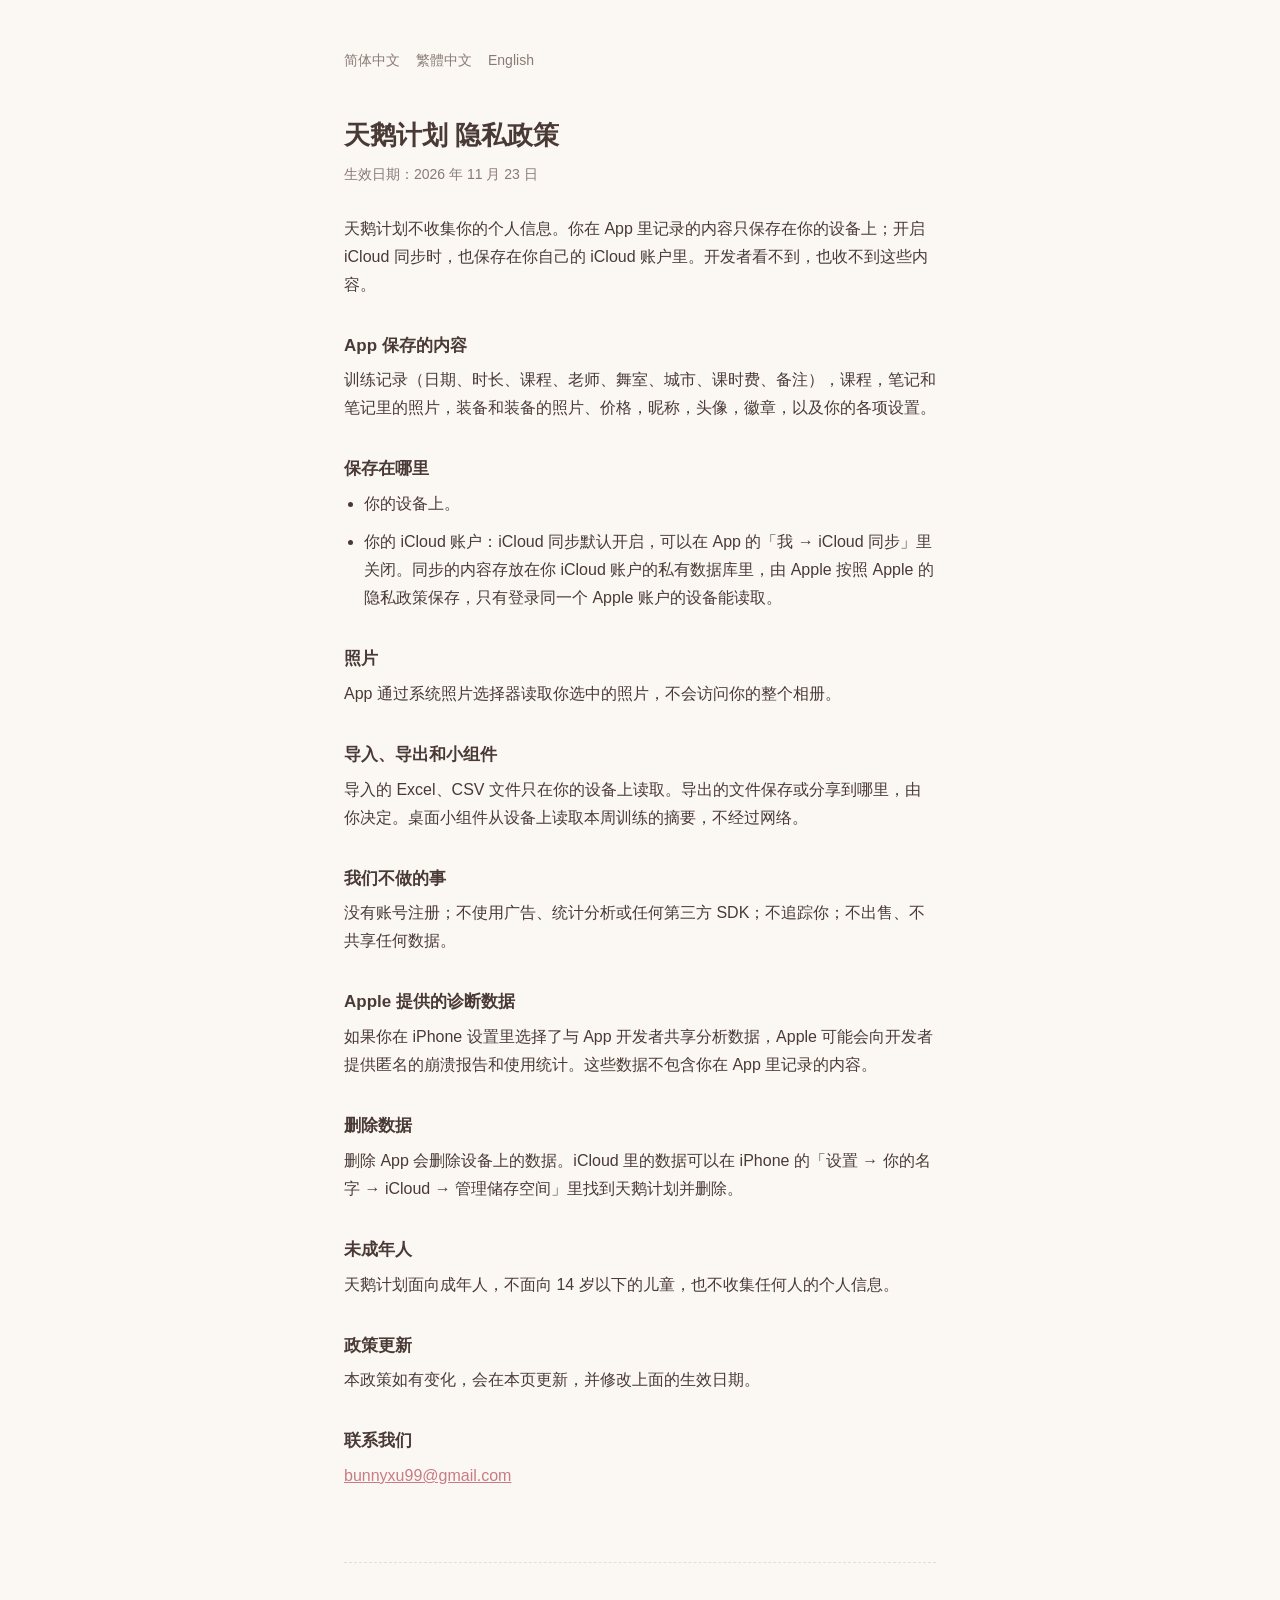
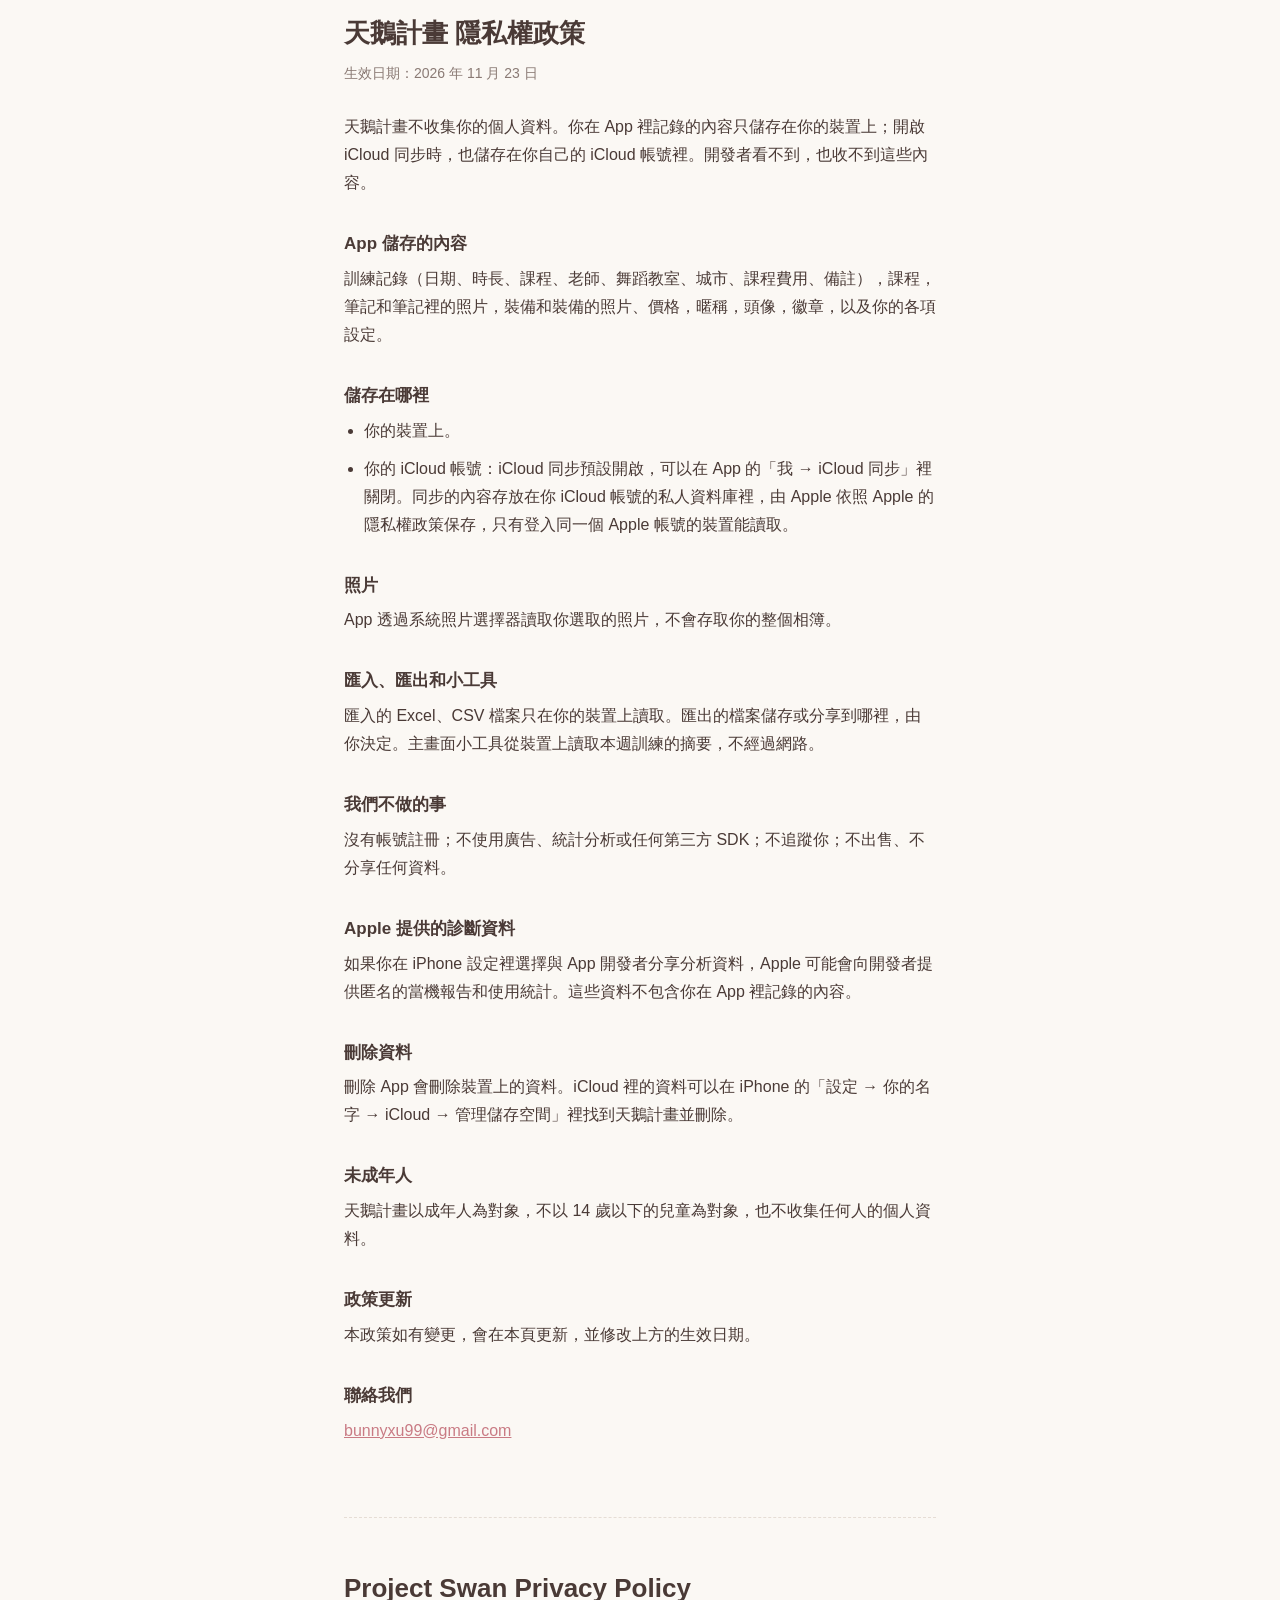
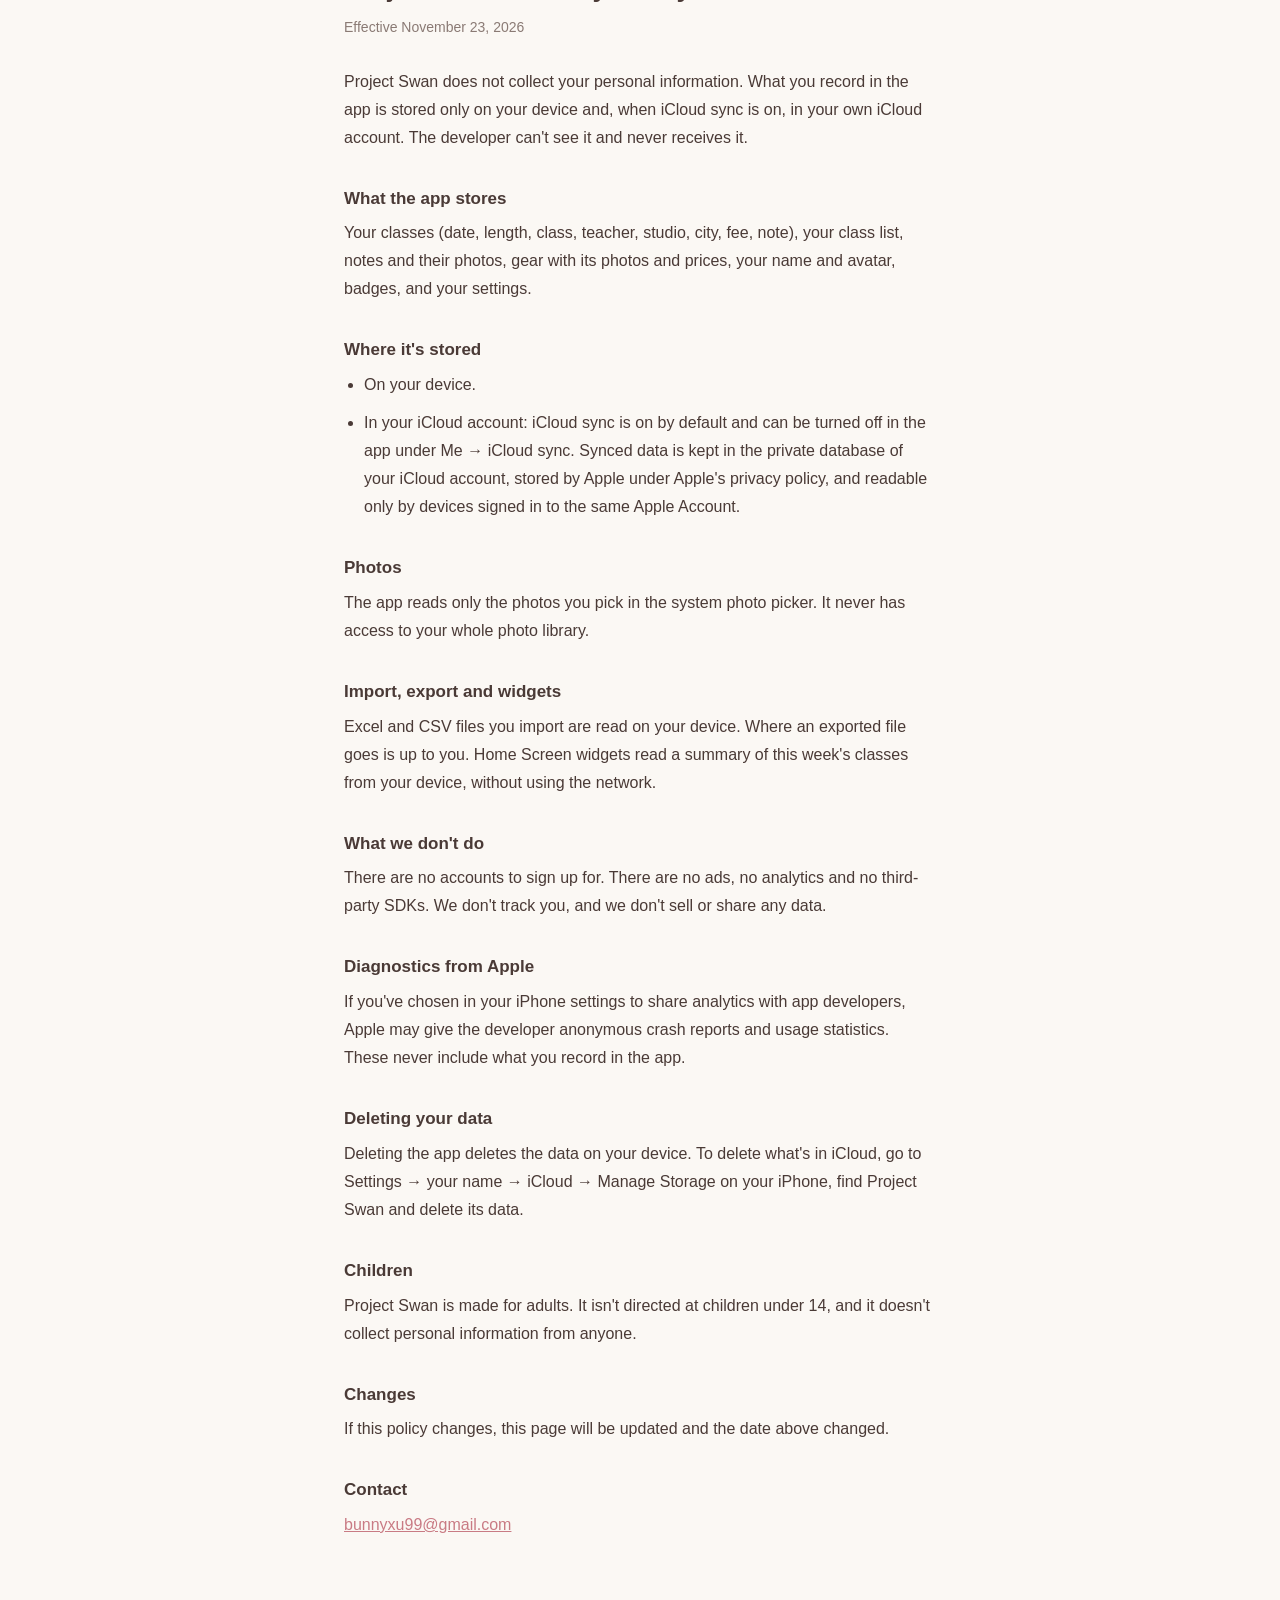
==== privacy.html @ 58340e76 "Support page and privacy policy for 天鹅计划 / Project Swan" ====
<!doctype html>
<html lang="zh-Hans">
<head>
<meta charset="utf-8">
<meta name="viewport" content="width=device-width, initial-scale=1">
<title>天鹅计划 隐私政策 · Project Swan Privacy Policy</title>
<link rel="stylesheet" href="style.css">
</head>
<body>
<main>
<nav class="lang"><a href="#zh-hans">简体中文</a><a href="#zh-hant">繁體中文</a><a href="#en">English</a></nav>

<section id="zh-hans" lang="zh-Hans">
<h1>天鹅计划 隐私政策</h1>
<p class="meta">生效日期：2026 年 11 月 23 日</p>

<p>天鹅计划不收集你的个人信息。你在 App 里记录的内容只保存在你的设备上；开启 iCloud 同步时，也保存在你自己的 iCloud 账户里。开发者看不到，也收不到这些内容。</p>

<h2>App 保存的内容</h2>
<p>训练记录（日期、时长、课程、老师、舞室、城市、课时费、备注），课程，笔记和笔记里的照片，装备和装备的照片、价格，昵称，头像，徽章，以及你的各项设置。</p>

<h2>保存在哪里</h2>
<ul>
<li>你的设备上。</li>
<li>你的 iCloud 账户：iCloud 同步默认开启，可以在 App 的「我 → iCloud 同步」里关闭。同步的内容存放在你 iCloud 账户的私有数据库里，由 Apple 按照 Apple 的隐私政策保存，只有登录同一个 Apple 账户的设备能读取。</li>
</ul>

<h2>照片</h2>
<p>App 通过系统照片选择器读取你选中的照片，不会访问你的整个相册。</p>

<h2>导入、导出和小组件</h2>
<p>导入的 Excel、CSV 文件只在你的设备上读取。导出的文件保存或分享到哪里，由你决定。桌面小组件从设备上读取本周训练的摘要，不经过网络。</p>

<h2>我们不做的事</h2>
<p>没有账号注册；不使用广告、统计分析或任何第三方 SDK；不追踪你；不出售、不共享任何数据。</p>

<h2>Apple 提供的诊断数据</h2>
<p>如果你在 iPhone 设置里选择了与 App 开发者共享分析数据，Apple 可能会向开发者提供匿名的崩溃报告和使用统计。这些数据不包含你在 App 里记录的内容。</p>

<h2>删除数据</h2>
<p>删除 App 会删除设备上的数据。iCloud 里的数据可以在 iPhone 的「设置 → 你的名字 → iCloud → 管理储存空间」里找到天鹅计划并删除。</p>

<h2>未成年人</h2>
<p>天鹅计划面向成年人，不面向 14 岁以下的儿童，也不收集任何人的个人信息。</p>

<h2>政策更新</h2>
<p>本政策如有变化，会在本页更新，并修改上面的生效日期。</p>

<h2>联系我们</h2>
<p><a href="mailto:bunnyxu99@gmail.com">bunnyxu99@gmail.com</a></p>
</section>

<section id="zh-hant" lang="zh-Hant">
<h1>天鵝計畫 隱私權政策</h1>
<p class="meta">生效日期：2026 年 11 月 23 日</p>

<p>天鵝計畫不收集你的個人資料。你在 App 裡記錄的內容只儲存在你的裝置上；開啟 iCloud 同步時，也儲存在你自己的 iCloud 帳號裡。開發者看不到，也收不到這些內容。</p>

<h2>App 儲存的內容</h2>
<p>訓練記錄（日期、時長、課程、老師、舞蹈教室、城市、課程費用、備註），課程，筆記和筆記裡的照片，裝備和裝備的照片、價格，暱稱，頭像，徽章，以及你的各項設定。</p>

<h2>儲存在哪裡</h2>
<ul>
<li>你的裝置上。</li>
<li>你的 iCloud 帳號：iCloud 同步預設開啟，可以在 App 的「我 → iCloud 同步」裡關閉。同步的內容存放在你 iCloud 帳號的私人資料庫裡，由 Apple 依照 Apple 的隱私權政策保存，只有登入同一個 Apple 帳號的裝置能讀取。</li>
</ul>

<h2>照片</h2>
<p>App 透過系統照片選擇器讀取你選取的照片，不會存取你的整個相簿。</p>

<h2>匯入、匯出和小工具</h2>
<p>匯入的 Excel、CSV 檔案只在你的裝置上讀取。匯出的檔案儲存或分享到哪裡，由你決定。主畫面小工具從裝置上讀取本週訓練的摘要，不經過網路。</p>

<h2>我們不做的事</h2>
<p>沒有帳號註冊；不使用廣告、統計分析或任何第三方 SDK；不追蹤你；不出售、不分享任何資料。</p>

<h2>Apple 提供的診斷資料</h2>
<p>如果你在 iPhone 設定裡選擇與 App 開發者分享分析資料，Apple 可能會向開發者提供匿名的當機報告和使用統計。這些資料不包含你在 App 裡記錄的內容。</p>

<h2>刪除資料</h2>
<p>刪除 App 會刪除裝置上的資料。iCloud 裡的資料可以在 iPhone 的「設定 → 你的名字 → iCloud → 管理儲存空間」裡找到天鵝計畫並刪除。</p>

<h2>未成年人</h2>
<p>天鵝計畫以成年人為對象，不以 14 歲以下的兒童為對象，也不收集任何人的個人資料。</p>

<h2>政策更新</h2>
<p>本政策如有變更，會在本頁更新，並修改上方的生效日期。</p>

<h2>聯絡我們</h2>
<p><a href="mailto:bunnyxu99@gmail.com">bunnyxu99@gmail.com</a></p>
</section>

<section id="en" lang="en">
<h1>Project Swan Privacy Policy</h1>
<p class="meta">Effective November 23, 2026</p>

<p>Project Swan does not collect your personal information. What you record in the app is stored only on your device and, when iCloud sync is on, in your own iCloud account. The developer can't see it and never receives it.</p>

<h2>What the app stores</h2>
<p>Your classes (date, length, class, teacher, studio, city, fee, note), your class list, notes and their photos, gear with its photos and prices, your name and avatar, badges, and your settings.</p>

<h2>Where it's stored</h2>
<ul>
<li>On your device.</li>
<li>In your iCloud account: iCloud sync is on by default and can be turned off in the app under Me → iCloud sync. Synced data is kept in the private database of your iCloud account, stored by Apple under Apple's privacy policy, and readable only by devices signed in to the same Apple Account.</li>
</ul>

<h2>Photos</h2>
<p>The app reads only the photos you pick in the system photo picker. It never has access to your whole photo library.</p>

<h2>Import, export and widgets</h2>
<p>Excel and CSV files you import are read on your device. Where an exported file goes is up to you. Home Screen widgets read a summary of this week's classes from your device, without using the network.</p>

<h2>What we don't do</h2>
<p>There are no accounts to sign up for. There are no ads, no analytics and no third-party SDKs. We don't track you, and we don't sell or share any data.</p>

<h2>Diagnostics from Apple</h2>
<p>If you've chosen in your iPhone settings to share analytics with app developers, Apple may give the developer anonymous crash reports and usage statistics. These never include what you record in the app.</p>

<h2>Deleting your data</h2>
<p>Deleting the app deletes the data on your device. To delete what's in iCloud, go to Settings → your name → iCloud → Manage Storage on your iPhone, find Project Swan and delete its data.</p>

<h2>Children</h2>
<p>Project Swan is made for adults. It isn't directed at children under 14, and it doesn't collect personal information from anyone.</p>

<h2>Changes</h2>
<p>If this policy changes, this page will be updated and the date above changed.</p>

<h2>Contact</h2>
<p><a href="mailto:bunnyxu99@gmail.com">bunnyxu99@gmail.com</a></p>
</section>
</main>
</body>
</html>
---- style.css ----
:root {
  --paper: #fbf8f4;
  --ink: #4a3a36;
  --muted: #8a7a74;
  --rule: #e6ddd5;
  --accent: #c97b84;
}
@media (prefers-color-scheme: dark) {
  :root {
    --paper: #1c1918;
    --ink: #eee4de;
    --muted: #a99c96;
    --rule: #3a3331;
    --accent: #e3a3aa;
  }
}
* { box-sizing: border-box; }
html { -webkit-text-size-adjust: 100%; }
body {
  margin: 0;
  background: var(--paper);
  color: var(--ink);
  font: 16px/1.75 -apple-system, BlinkMacSystemFont, "PingFang SC", "PingFang TC", "Helvetica Neue", sans-serif;
}
main { max-width: 640px; margin: 0 auto; padding: 48px 24px 72px; }
nav.lang { display: flex; gap: 16px; font-size: 14px; margin-bottom: 40px; }
nav.lang a { color: var(--muted); text-decoration: none; }
nav.lang a:hover { color: var(--accent); }
section + section { margin-top: 72px; padding-top: 48px; border-top: 1px dashed var(--rule); }
h1 { font-size: 26px; font-weight: 600; margin: 0 0 4px; }
h2 { font-size: 17px; font-weight: 600; margin: 32px 0 6px; }
p, li { margin: 0 0 10px; }
ul { padding-left: 20px; margin: 0 0 10px; }
.meta { color: var(--muted); font-size: 14px; margin-bottom: 28px; }
a { color: var(--accent); }
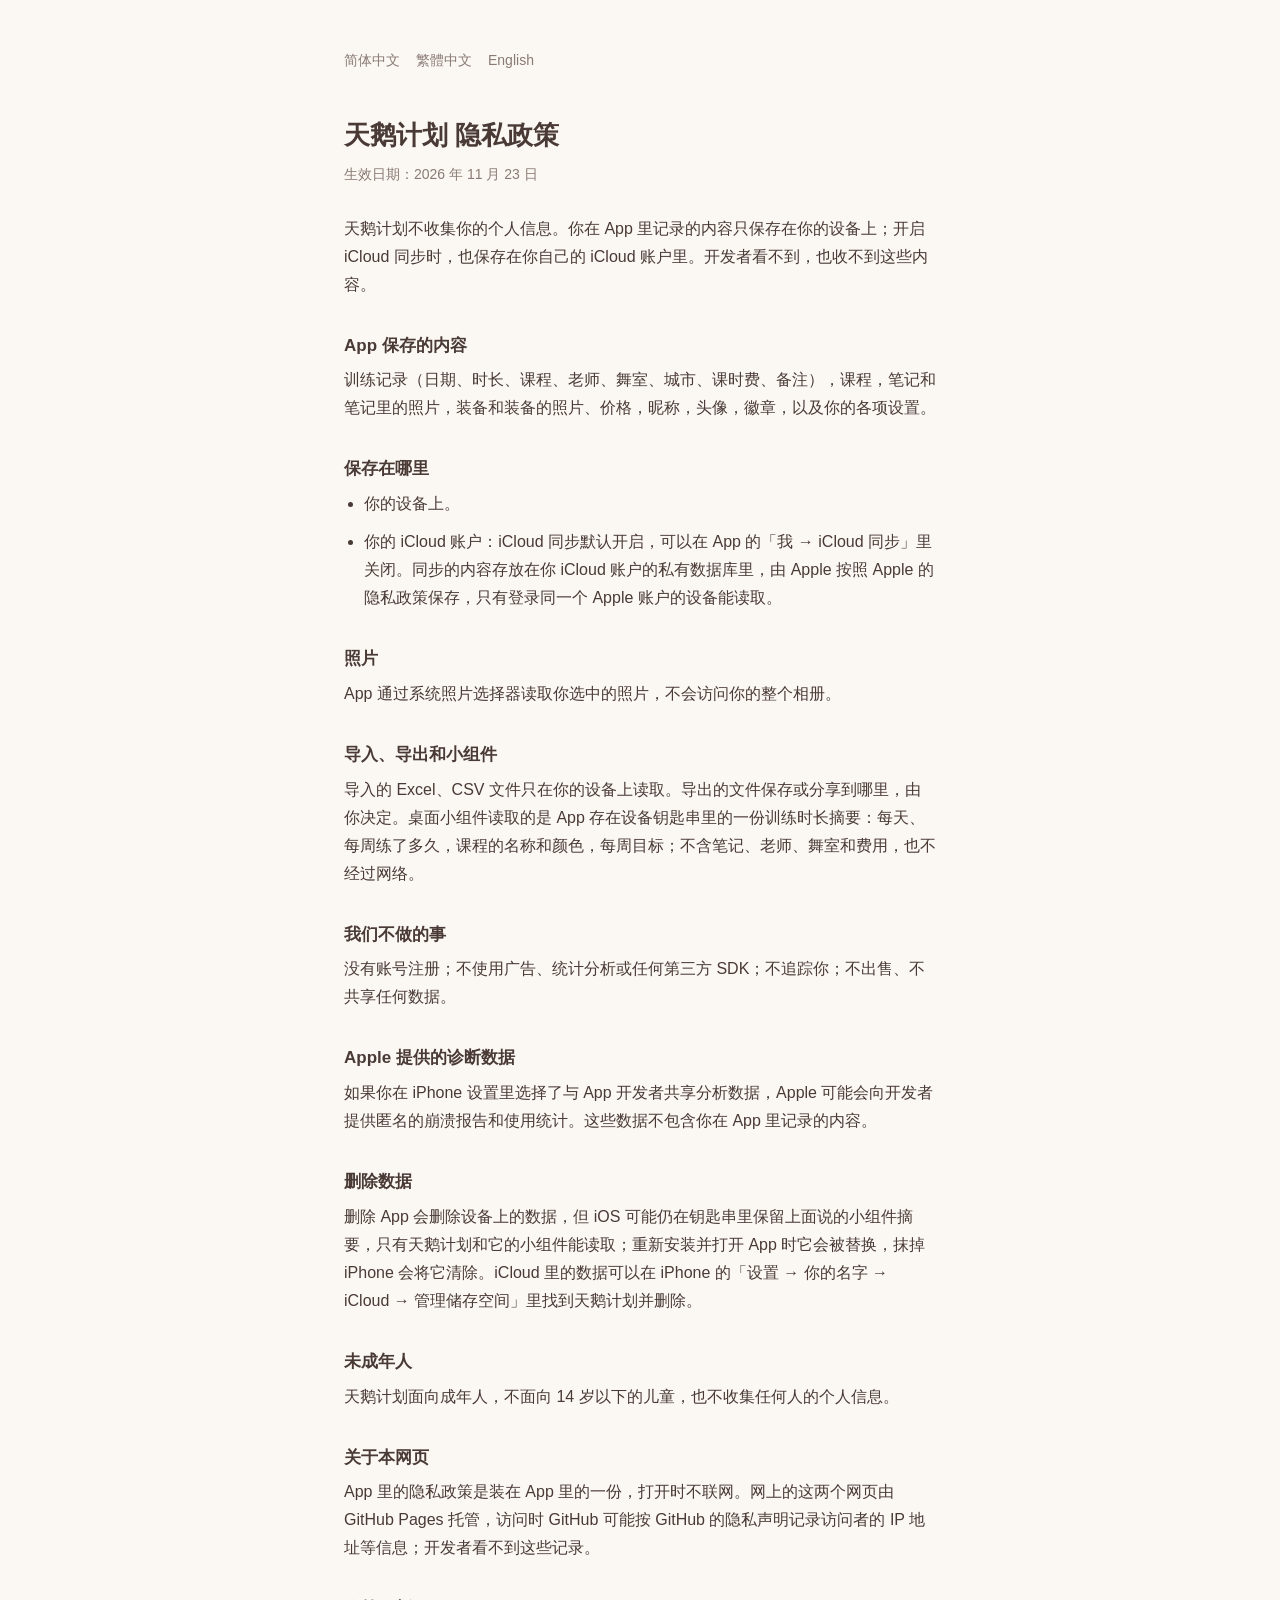
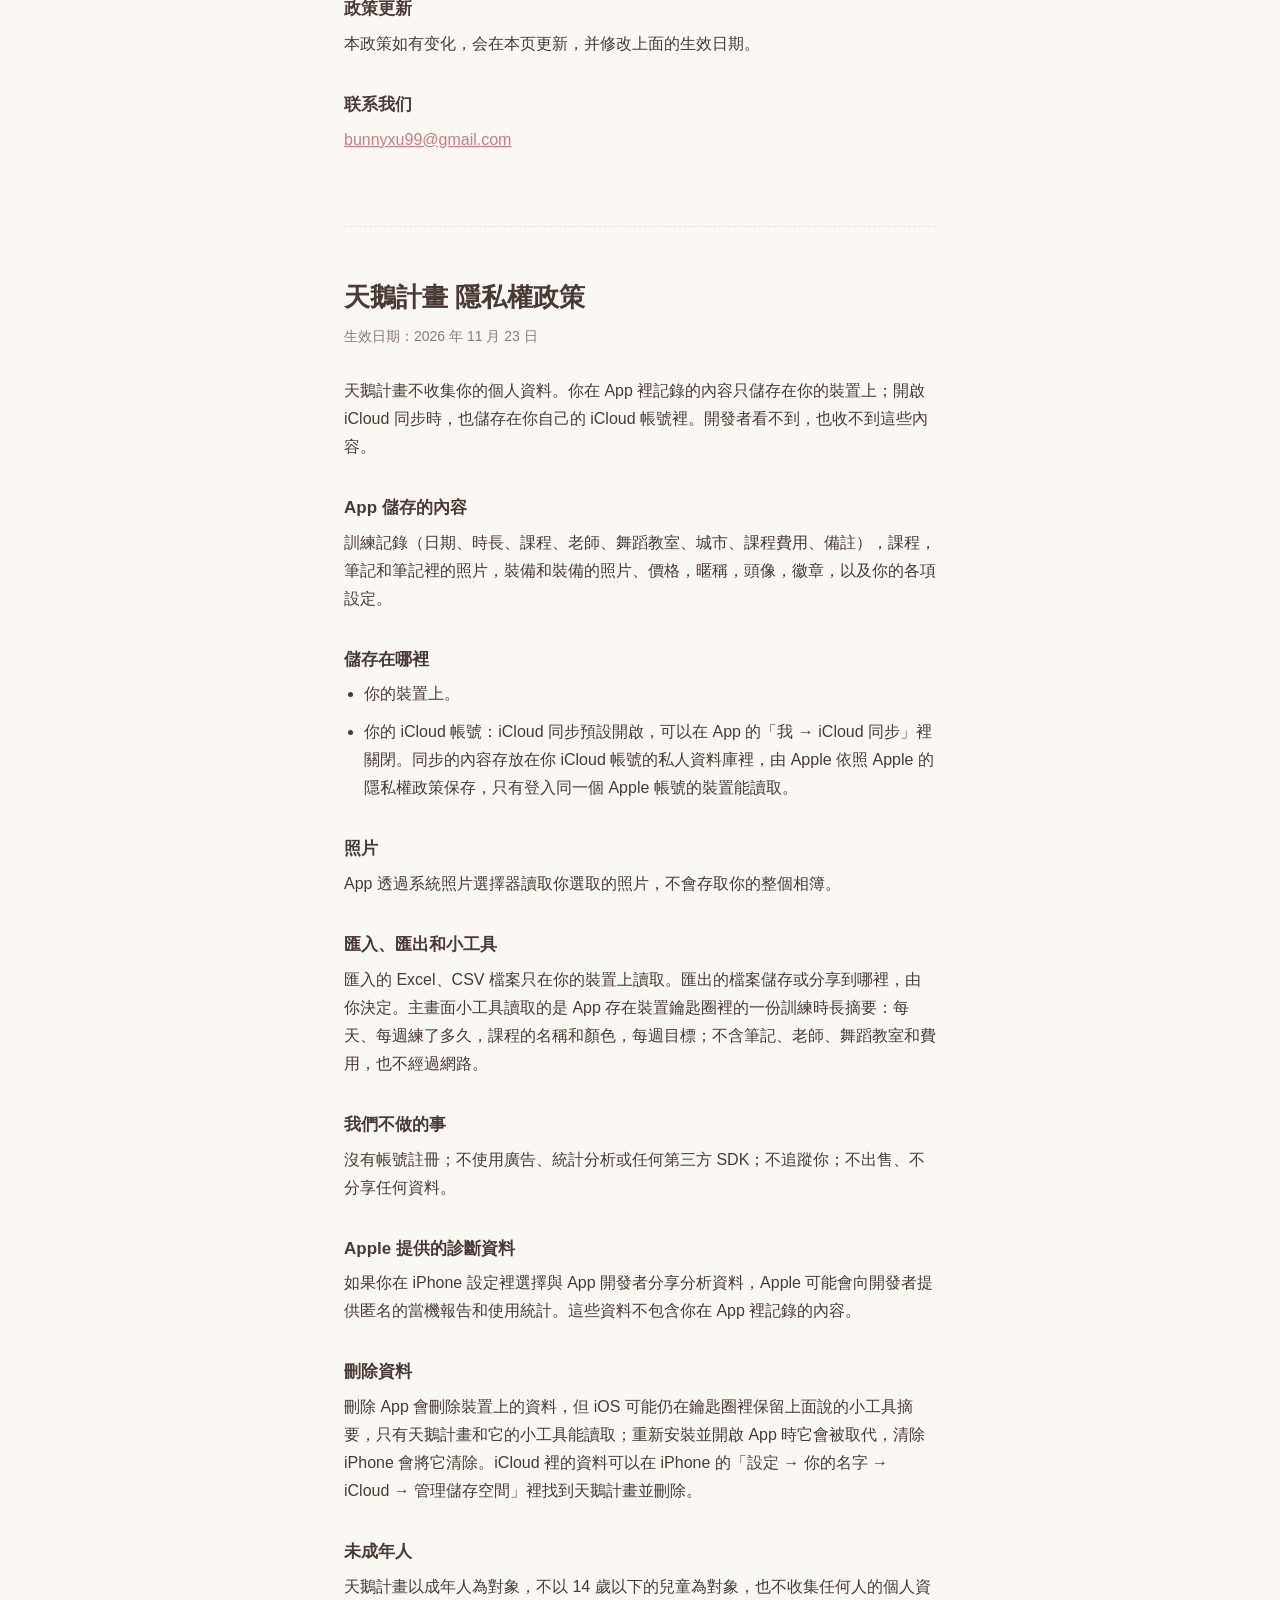
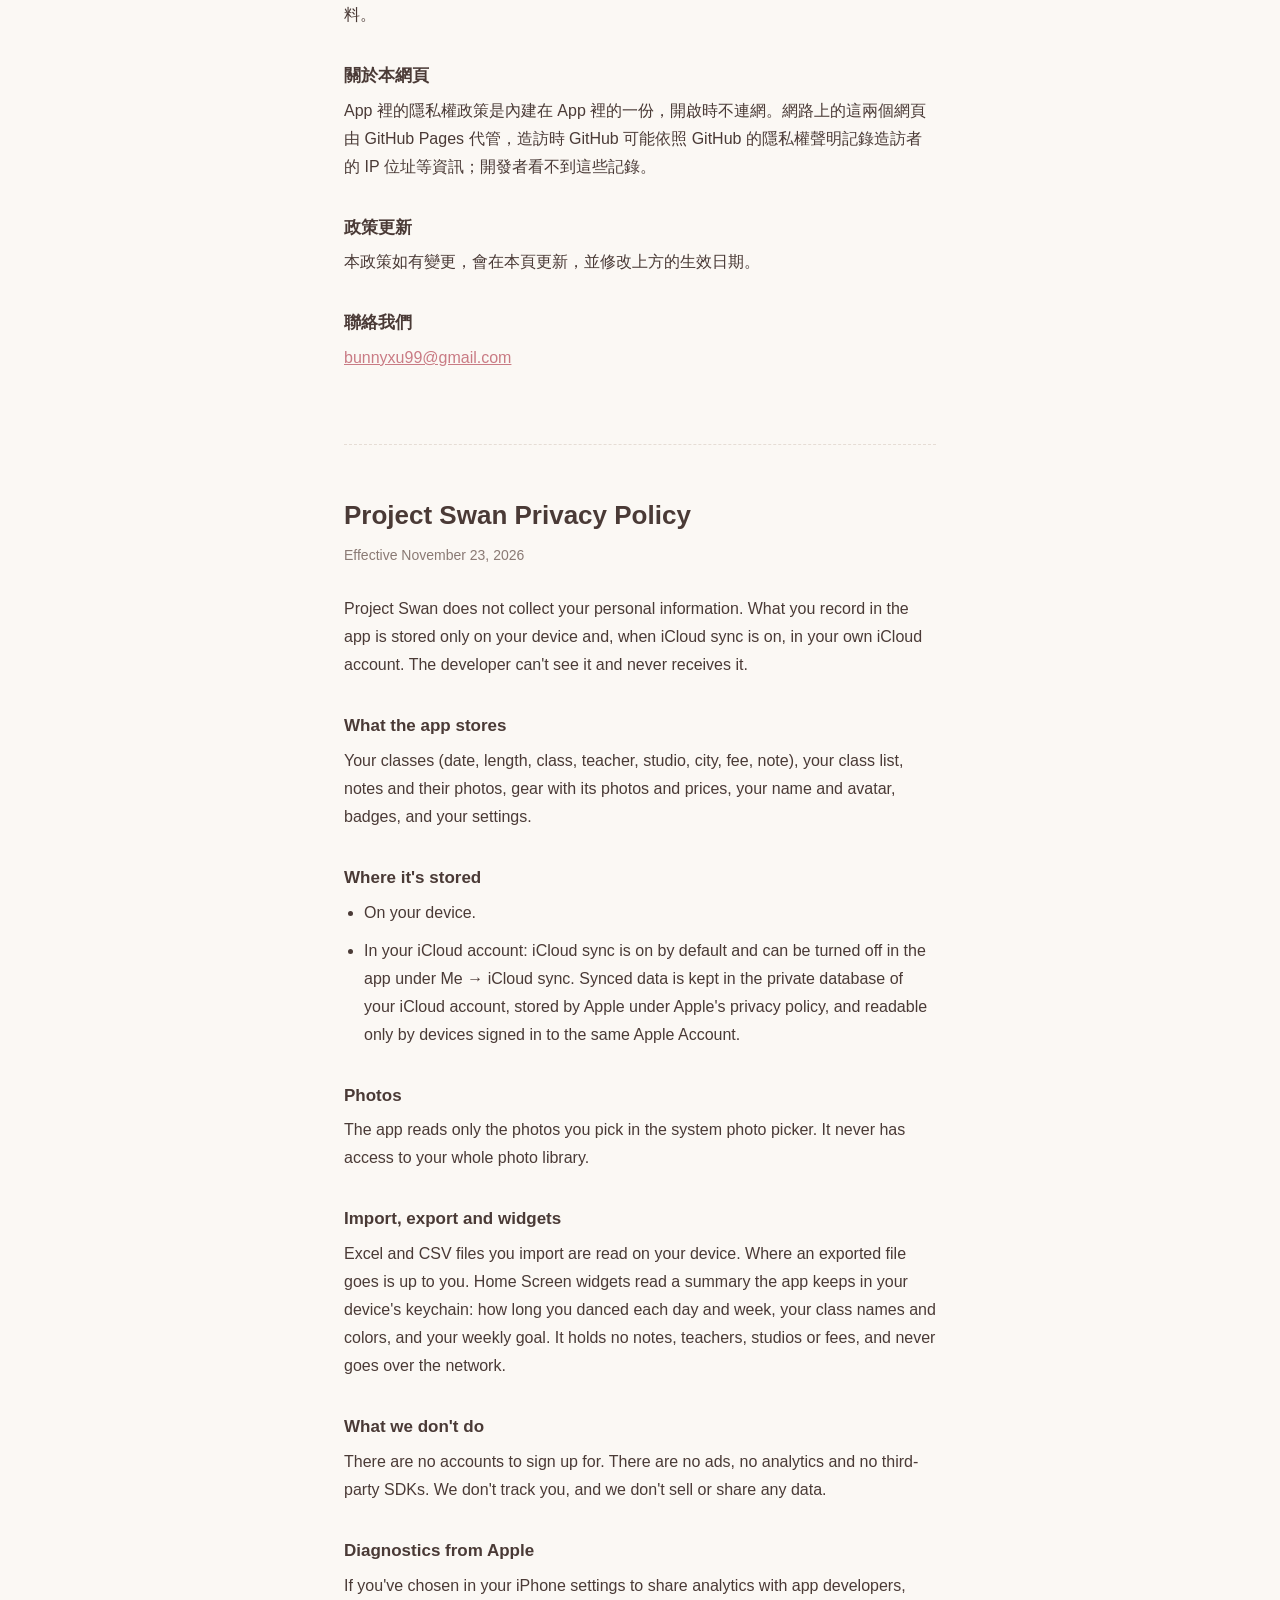
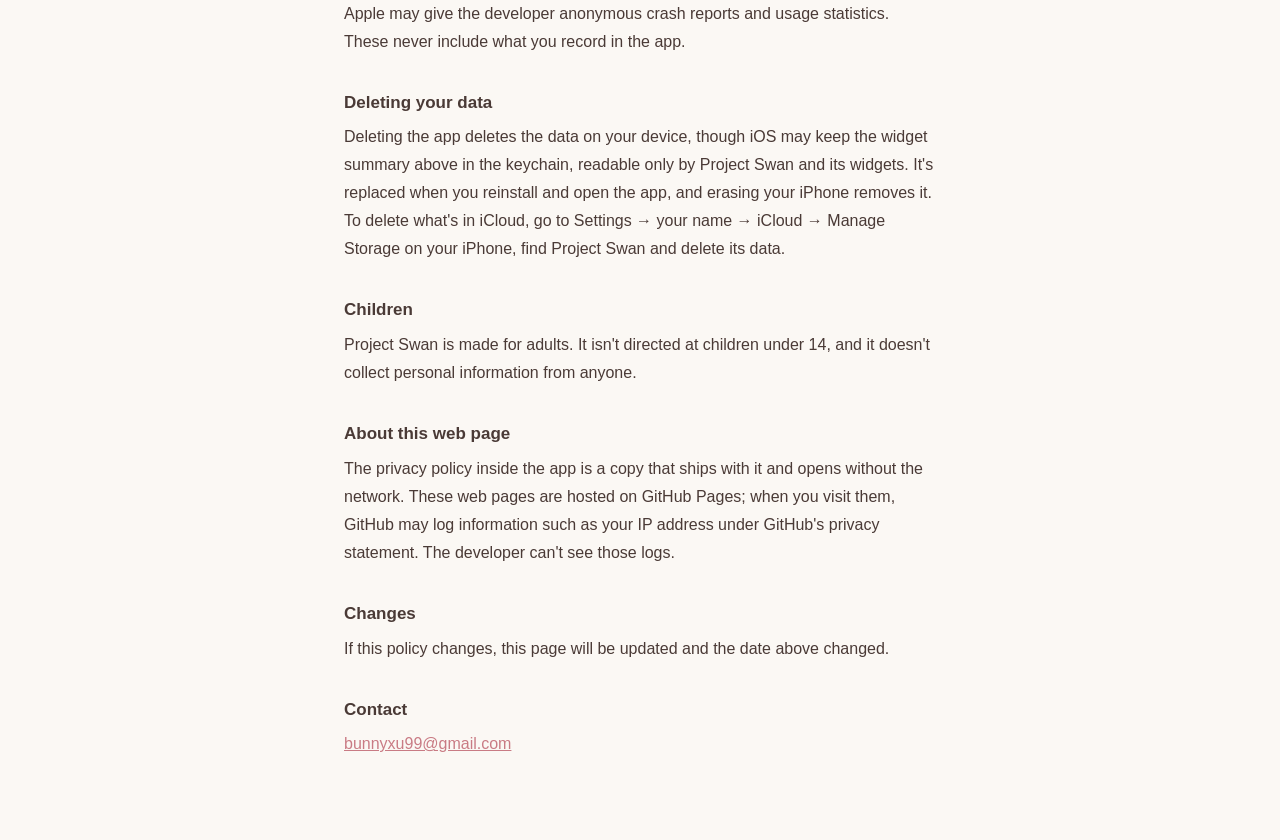
==== commit 55d48ecd: "Privacy policy: widget summary, keychain after deleting, GitHub Pages logs" ====
--- a/privacy.html
+++ b/privacy.html
@@ -5,6 +5,7 @@
 <meta name="viewport" content="width=device-width, initial-scale=1">
 <title>天鹅计划 隐私政策 · Project Swan Privacy Policy</title>
 <link rel="stylesheet" href="style.css">
+<script>if (/[?&]app\b/.test(location.search)) document.documentElement.classList.add("in-app")</script>
 </head>
 <body>
 <main>
@@ -29,7 +30,7 @@
 <p>App 通过系统照片选择器读取你选中的照片，不会访问你的整个相册。</p>
 
 <h2>导入、导出和小组件</h2>
-<p>导入的 Excel、CSV 文件只在你的设备上读取。导出的文件保存或分享到哪里，由你决定。桌面小组件从设备上读取本周训练的摘要，不经过网络。</p>
+<p>导入的 Excel、CSV 文件只在你的设备上读取。导出的文件保存或分享到哪里，由你决定。桌面小组件读取的是 App 存在设备钥匙串里的一份训练时长摘要：每天、每周练了多久，课程的名称和颜色，每周目标；不含笔记、老师、舞室和费用，也不经过网络。</p>
 
 <h2>我们不做的事</h2>
 <p>没有账号注册；不使用广告、统计分析或任何第三方 SDK；不追踪你；不出售、不共享任何数据。</p>
@@ -38,10 +39,13 @@
 <p>如果你在 iPhone 设置里选择了与 App 开发者共享分析数据，Apple 可能会向开发者提供匿名的崩溃报告和使用统计。这些数据不包含你在 App 里记录的内容。</p>
 
 <h2>删除数据</h2>
-<p>删除 App 会删除设备上的数据。iCloud 里的数据可以在 iPhone 的「设置 → 你的名字 → iCloud → 管理储存空间」里找到天鹅计划并删除。</p>
+<p>删除 App 会删除设备上的数据，但 iOS 可能仍在钥匙串里保留上面说的小组件摘要，只有天鹅计划和它的小组件能读取；重新安装并打开 App 时它会被替换，抹掉 iPhone 会将它清除。iCloud 里的数据可以在 iPhone 的「设置 → 你的名字 → iCloud → 管理储存空间」里找到天鹅计划并删除。</p>
 
 <h2>未成年人</h2>
 <p>天鹅计划面向成年人，不面向 14 岁以下的儿童，也不收集任何人的个人信息。</p>
+
+<h2>关于本网页</h2>
+<p>App 里的隐私政策是装在 App 里的一份，打开时不联网。网上的这两个网页由 GitHub Pages 托管，访问时 GitHub 可能按 GitHub 的隐私声明记录访问者的 IP 地址等信息；开发者看不到这些记录。</p>
 
 <h2>政策更新</h2>
 <p>本政策如有变化，会在本页更新，并修改上面的生效日期。</p>
@@ -69,7 +73,7 @@
 <p>App 透過系統照片選擇器讀取你選取的照片，不會存取你的整個相簿。</p>
 
 <h2>匯入、匯出和小工具</h2>
-<p>匯入的 Excel、CSV 檔案只在你的裝置上讀取。匯出的檔案儲存或分享到哪裡，由你決定。主畫面小工具從裝置上讀取本週訓練的摘要，不經過網路。</p>
+<p>匯入的 Excel、CSV 檔案只在你的裝置上讀取。匯出的檔案儲存或分享到哪裡，由你決定。主畫面小工具讀取的是 App 存在裝置鑰匙圈裡的一份訓練時長摘要：每天、每週練了多久，課程的名稱和顏色，每週目標；不含筆記、老師、舞蹈教室和費用，也不經過網路。</p>
 
 <h2>我們不做的事</h2>
 <p>沒有帳號註冊；不使用廣告、統計分析或任何第三方 SDK；不追蹤你；不出售、不分享任何資料。</p>
@@ -78,10 +82,13 @@
 <p>如果你在 iPhone 設定裡選擇與 App 開發者分享分析資料，Apple 可能會向開發者提供匿名的當機報告和使用統計。這些資料不包含你在 App 裡記錄的內容。</p>
 
 <h2>刪除資料</h2>
-<p>刪除 App 會刪除裝置上的資料。iCloud 裡的資料可以在 iPhone 的「設定 → 你的名字 → iCloud → 管理儲存空間」裡找到天鵝計畫並刪除。</p>
+<p>刪除 App 會刪除裝置上的資料，但 iOS 可能仍在鑰匙圈裡保留上面說的小工具摘要，只有天鵝計畫和它的小工具能讀取；重新安裝並開啟 App 時它會被取代，清除 iPhone 會將它清除。iCloud 裡的資料可以在 iPhone 的「設定 → 你的名字 → iCloud → 管理儲存空間」裡找到天鵝計畫並刪除。</p>
 
 <h2>未成年人</h2>
 <p>天鵝計畫以成年人為對象，不以 14 歲以下的兒童為對象，也不收集任何人的個人資料。</p>
+
+<h2>關於本網頁</h2>
+<p>App 裡的隱私權政策是內建在 App 裡的一份，開啟時不連網。網路上的這兩個網頁由 GitHub Pages 代管，造訪時 GitHub 可能依照 GitHub 的隱私權聲明記錄造訪者的 IP 位址等資訊；開發者看不到這些記錄。</p>
 
 <h2>政策更新</h2>
 <p>本政策如有變更，會在本頁更新，並修改上方的生效日期。</p>
@@ -109,7 +116,7 @@
 <p>The app reads only the photos you pick in the system photo picker. It never has access to your whole photo library.</p>
 
 <h2>Import, export and widgets</h2>
-<p>Excel and CSV files you import are read on your device. Where an exported file goes is up to you. Home Screen widgets read a summary of this week's classes from your device, without using the network.</p>
+<p>Excel and CSV files you import are read on your device. Where an exported file goes is up to you. Home Screen widgets read a summary the app keeps in your device's keychain: how long you danced each day and week, your class names and colors, and your weekly goal. It holds no notes, teachers, studios or fees, and never goes over the network.</p>
 
 <h2>What we don't do</h2>
 <p>There are no accounts to sign up for. There are no ads, no analytics and no third-party SDKs. We don't track you, and we don't sell or share any data.</p>
@@ -118,10 +125,13 @@
 <p>If you've chosen in your iPhone settings to share analytics with app developers, Apple may give the developer anonymous crash reports and usage statistics. These never include what you record in the app.</p>
 
 <h2>Deleting your data</h2>
-<p>Deleting the app deletes the data on your device. To delete what's in iCloud, go to Settings → your name → iCloud → Manage Storage on your iPhone, find Project Swan and delete its data.</p>
+<p>Deleting the app deletes the data on your device, though iOS may keep the widget summary above in the keychain, readable only by Project Swan and its widgets. It's replaced when you reinstall and open the app, and erasing your iPhone removes it. To delete what's in iCloud, go to Settings → your name → iCloud → Manage Storage on your iPhone, find Project Swan and delete its data.</p>
 
 <h2>Children</h2>
 <p>Project Swan is made for adults. It isn't directed at children under 14, and it doesn't collect personal information from anyone.</p>
+
+<h2>About this web page</h2>
+<p>The privacy policy inside the app is a copy that ships with it and opens without the network. These web pages are hosted on GitHub Pages; when you visit them, GitHub may log information such as your IP address under GitHub's privacy statement. The developer can't see those logs.</p>
 
 <h2>Changes</h2>
 <p>If this policy changes, this page will be updated and the date above changed.</p>
--- a/style.css
+++ b/style.css
@@ -33,3 +33,11 @@
 ul { padding-left: 20px; margin: 0 0 10px; }
 .meta { color: var(--muted); font-size: 14px; margin-bottom: 28px; }
 a { color: var(--accent); }
+
+/* Opened inside the app (privacy.html?app#…): the app's own paper, title
+   and language, so only the one section shows. */
+html.in-app body { background: transparent; }
+html.in-app main { padding-top: 12px; }
+html.in-app nav.lang, html.in-app h1 { display: none; }
+html.in-app section:not(:target) { display: none; }
+html.in-app section { margin: 0; padding: 0; border: 0; }
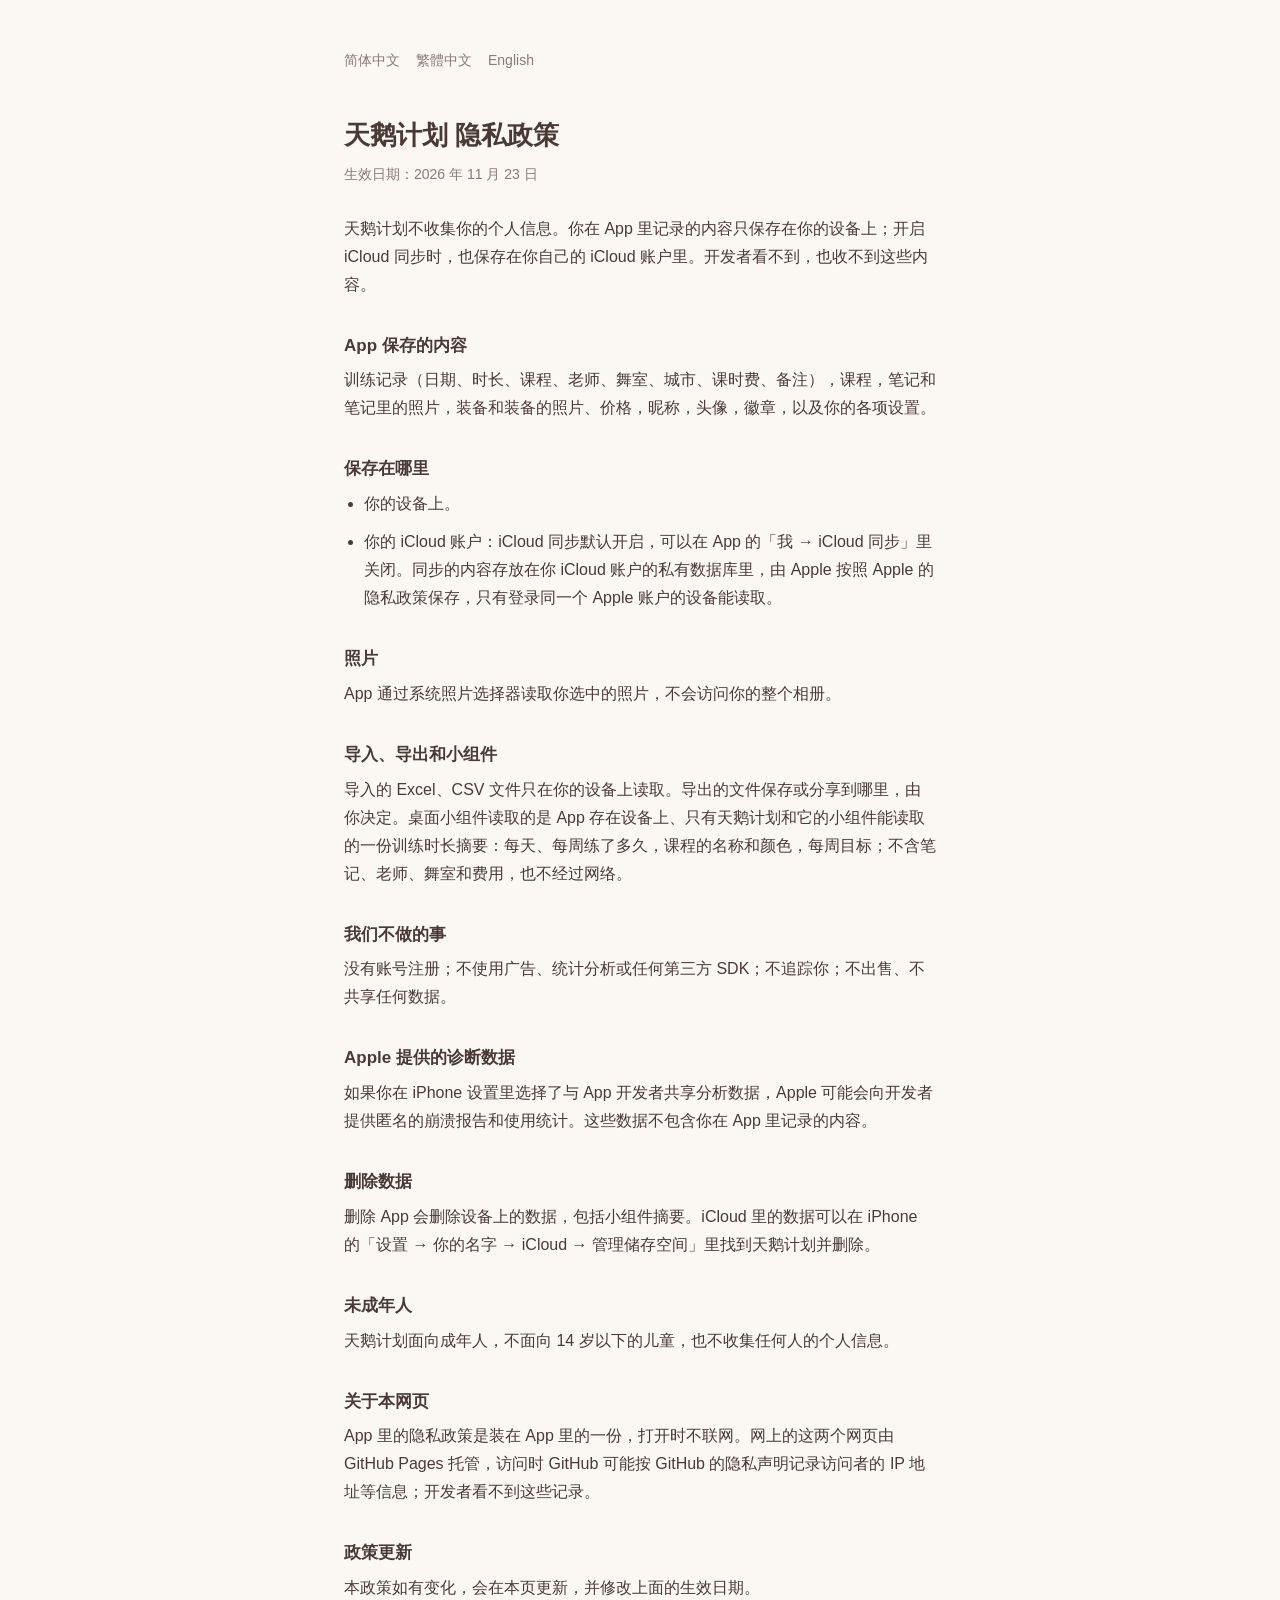
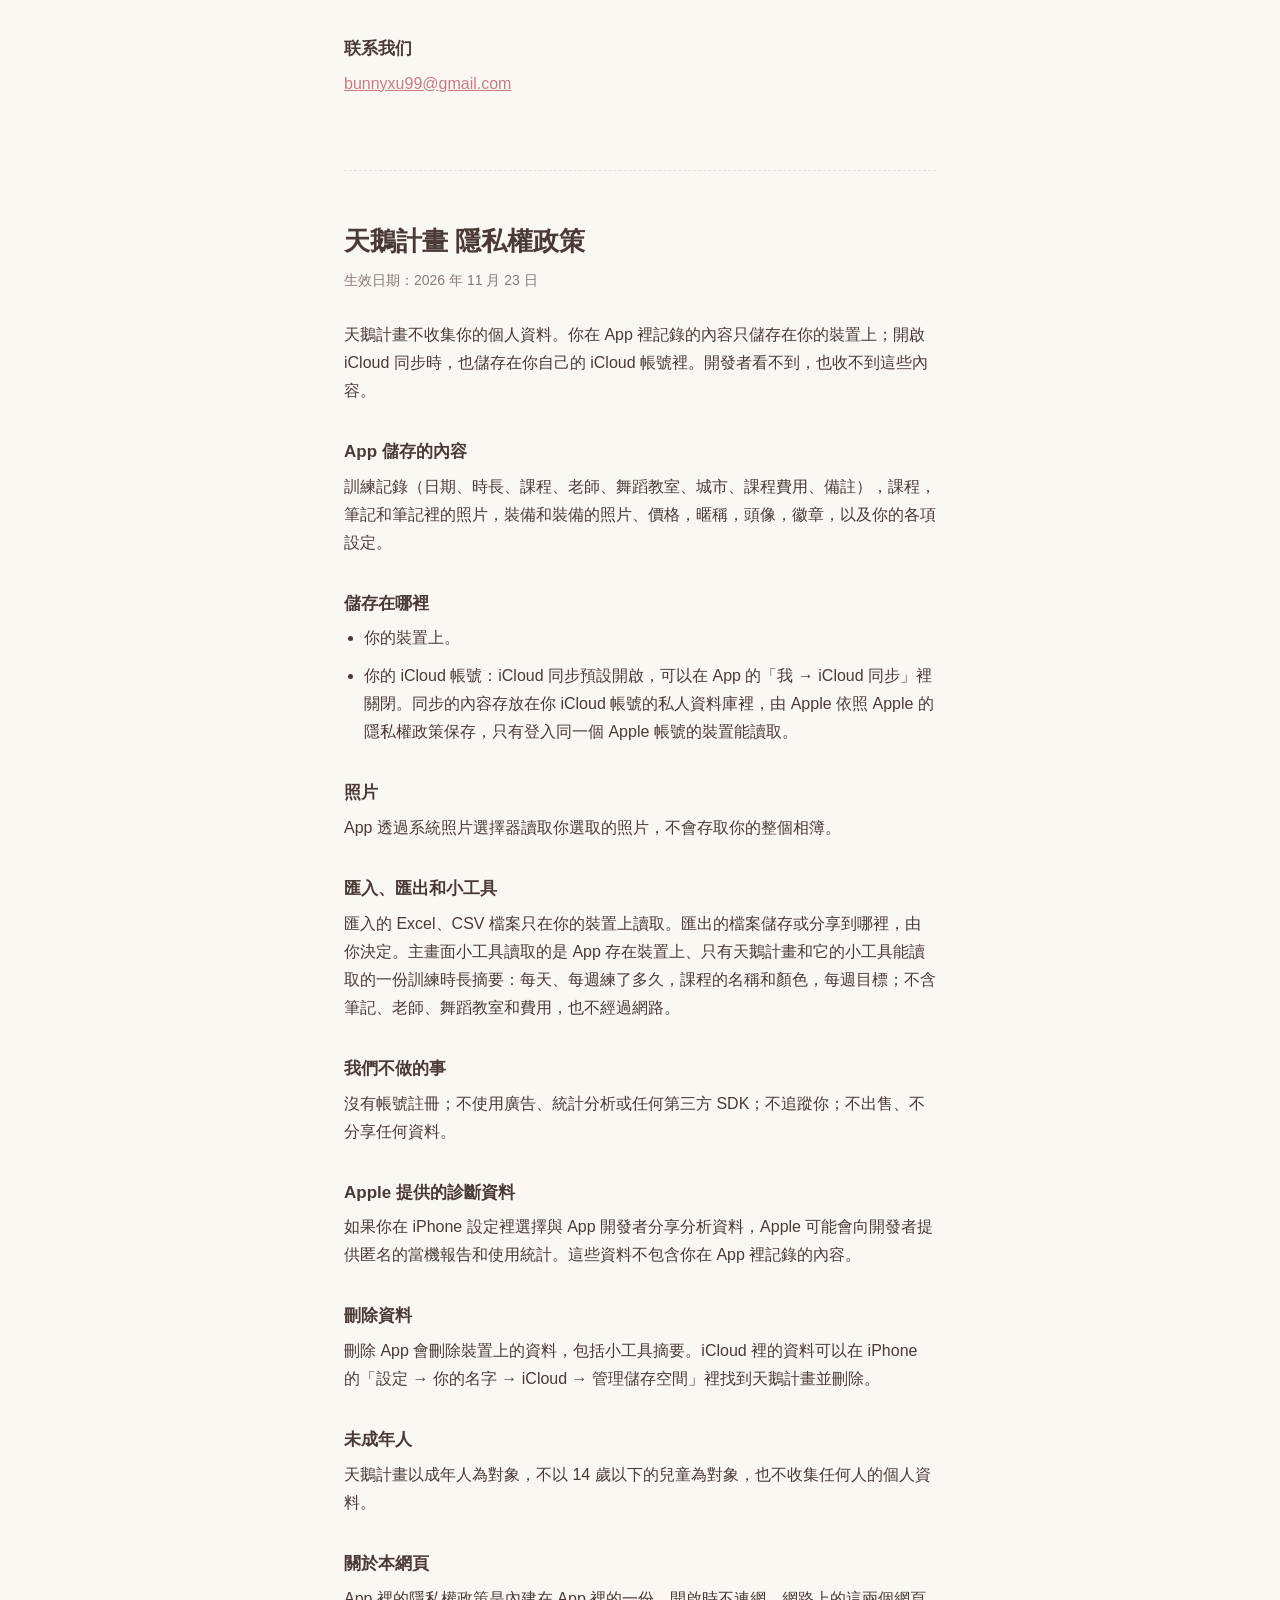
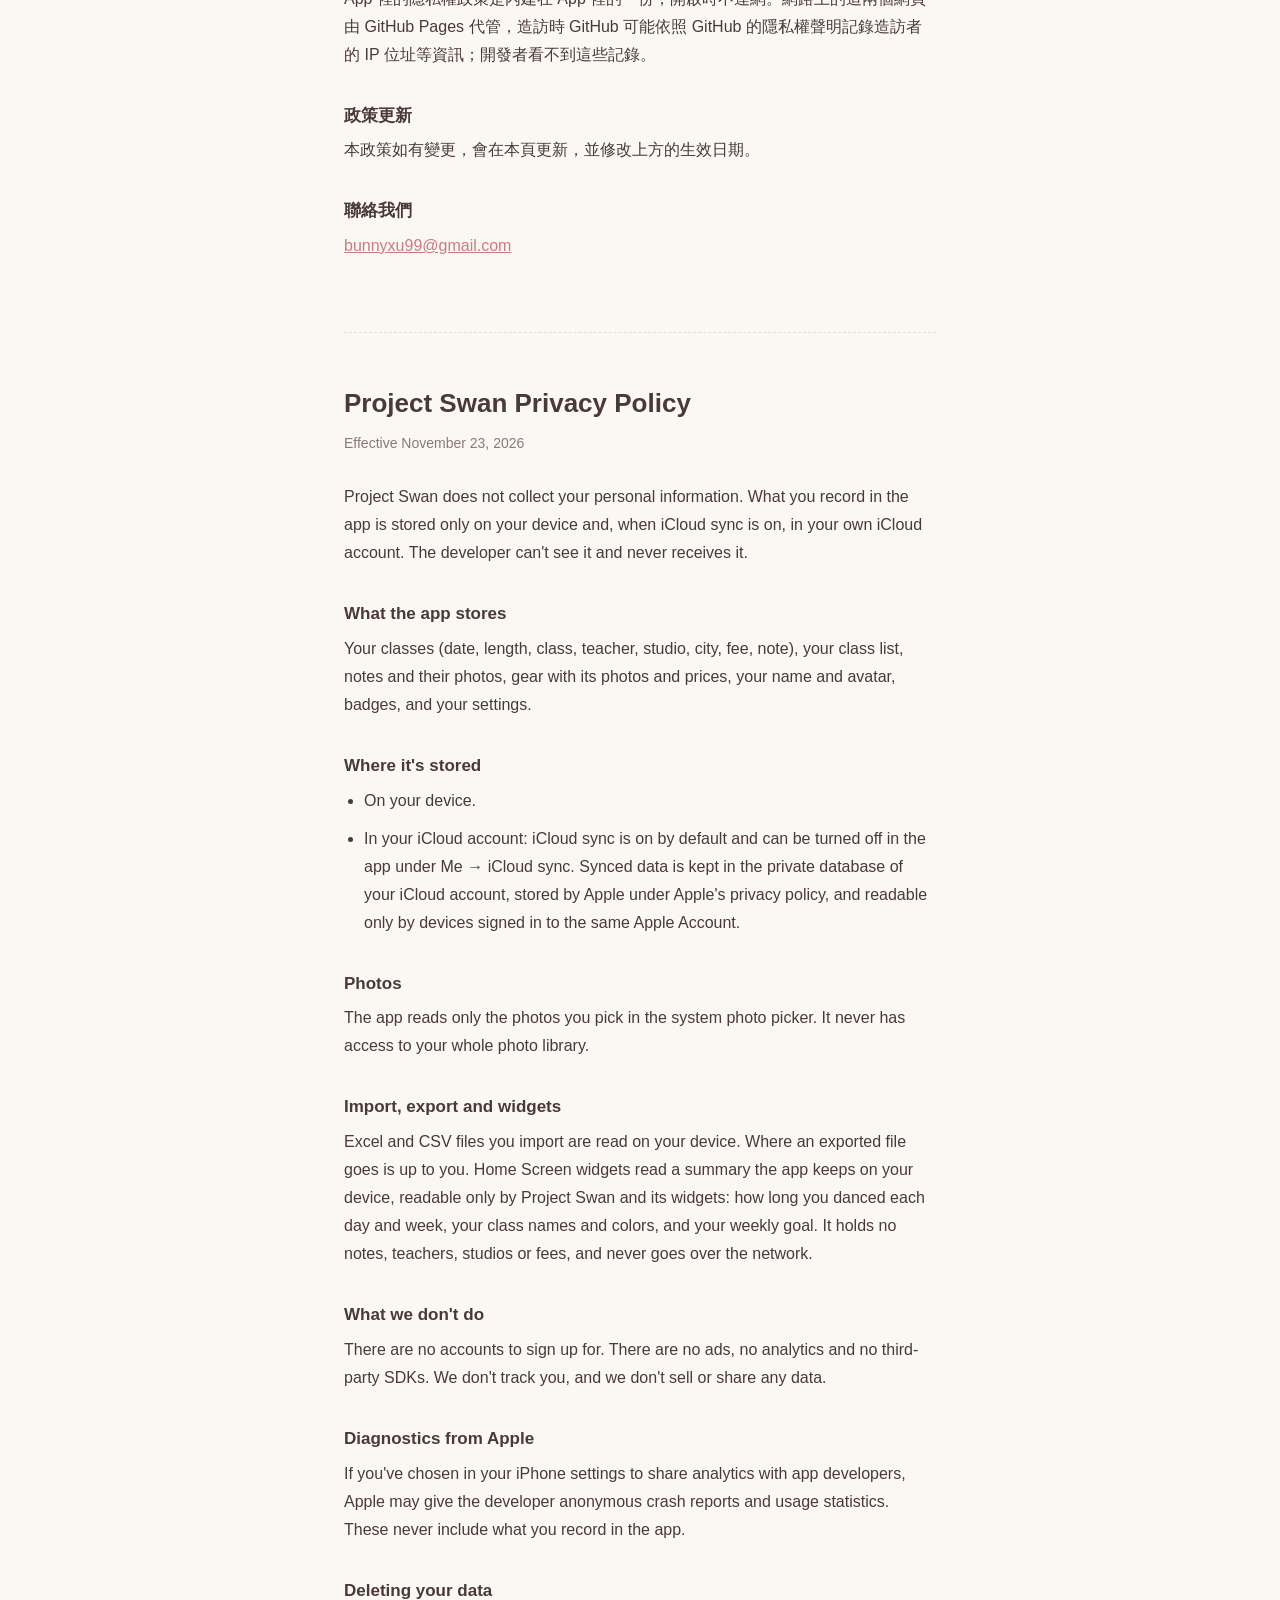
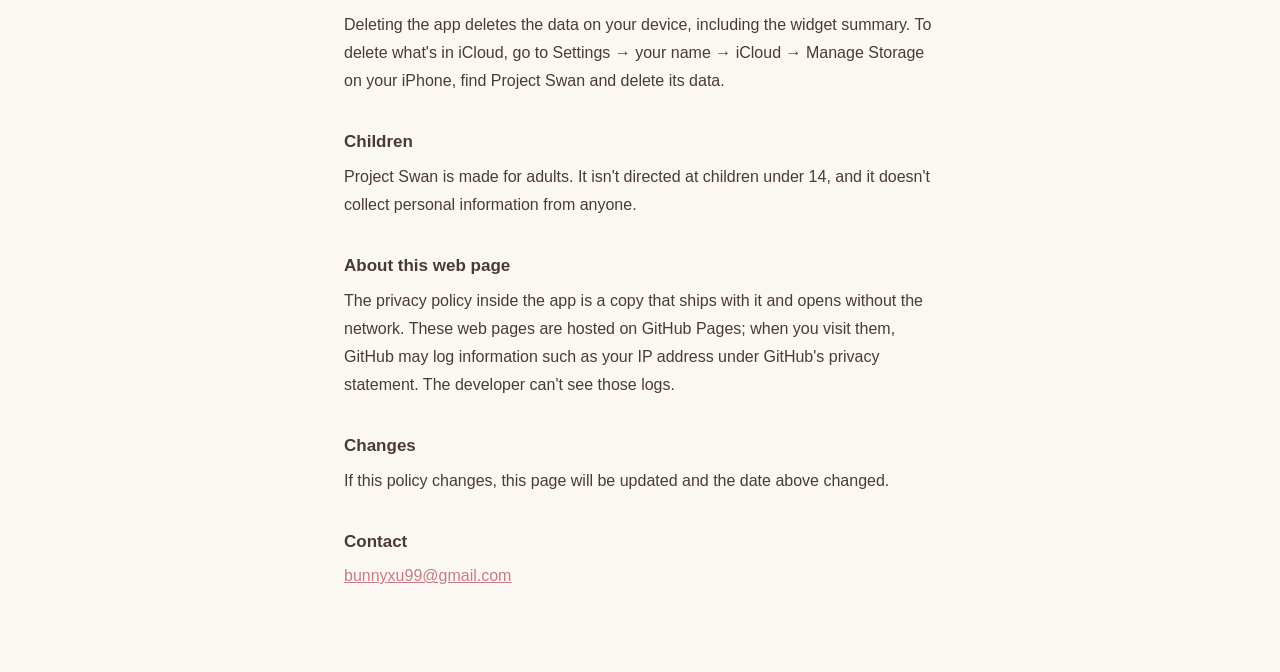
==== commit ce0d31b6: "Privacy policy: widget summary now goes away with the app" ====
--- a/privacy.html
+++ b/privacy.html
@@ -30,7 +30,7 @@
 <p>App 通过系统照片选择器读取你选中的照片，不会访问你的整个相册。</p>
 
 <h2>导入、导出和小组件</h2>
-<p>导入的 Excel、CSV 文件只在你的设备上读取。导出的文件保存或分享到哪里，由你决定。桌面小组件读取的是 App 存在设备钥匙串里的一份训练时长摘要：每天、每周练了多久，课程的名称和颜色，每周目标；不含笔记、老师、舞室和费用，也不经过网络。</p>
+<p>导入的 Excel、CSV 文件只在你的设备上读取。导出的文件保存或分享到哪里，由你决定。桌面小组件读取的是 App 存在设备上、只有天鹅计划和它的小组件能读取的一份训练时长摘要：每天、每周练了多久，课程的名称和颜色，每周目标；不含笔记、老师、舞室和费用，也不经过网络。</p>
 
 <h2>我们不做的事</h2>
 <p>没有账号注册；不使用广告、统计分析或任何第三方 SDK；不追踪你；不出售、不共享任何数据。</p>
@@ -39,7 +39,7 @@
 <p>如果你在 iPhone 设置里选择了与 App 开发者共享分析数据，Apple 可能会向开发者提供匿名的崩溃报告和使用统计。这些数据不包含你在 App 里记录的内容。</p>
 
 <h2>删除数据</h2>
-<p>删除 App 会删除设备上的数据，但 iOS 可能仍在钥匙串里保留上面说的小组件摘要，只有天鹅计划和它的小组件能读取；重新安装并打开 App 时它会被替换，抹掉 iPhone 会将它清除。iCloud 里的数据可以在 iPhone 的「设置 → 你的名字 → iCloud → 管理储存空间」里找到天鹅计划并删除。</p>
+<p>删除 App 会删除设备上的数据，包括小组件摘要。iCloud 里的数据可以在 iPhone 的「设置 → 你的名字 → iCloud → 管理储存空间」里找到天鹅计划并删除。</p>
 
 <h2>未成年人</h2>
 <p>天鹅计划面向成年人，不面向 14 岁以下的儿童，也不收集任何人的个人信息。</p>
@@ -73,7 +73,7 @@
 <p>App 透過系統照片選擇器讀取你選取的照片，不會存取你的整個相簿。</p>
 
 <h2>匯入、匯出和小工具</h2>
-<p>匯入的 Excel、CSV 檔案只在你的裝置上讀取。匯出的檔案儲存或分享到哪裡，由你決定。主畫面小工具讀取的是 App 存在裝置鑰匙圈裡的一份訓練時長摘要：每天、每週練了多久，課程的名稱和顏色，每週目標；不含筆記、老師、舞蹈教室和費用，也不經過網路。</p>
+<p>匯入的 Excel、CSV 檔案只在你的裝置上讀取。匯出的檔案儲存或分享到哪裡，由你決定。主畫面小工具讀取的是 App 存在裝置上、只有天鵝計畫和它的小工具能讀取的一份訓練時長摘要：每天、每週練了多久，課程的名稱和顏色，每週目標；不含筆記、老師、舞蹈教室和費用，也不經過網路。</p>
 
 <h2>我們不做的事</h2>
 <p>沒有帳號註冊；不使用廣告、統計分析或任何第三方 SDK；不追蹤你；不出售、不分享任何資料。</p>
@@ -82,7 +82,7 @@
 <p>如果你在 iPhone 設定裡選擇與 App 開發者分享分析資料，Apple 可能會向開發者提供匿名的當機報告和使用統計。這些資料不包含你在 App 裡記錄的內容。</p>
 
 <h2>刪除資料</h2>
-<p>刪除 App 會刪除裝置上的資料，但 iOS 可能仍在鑰匙圈裡保留上面說的小工具摘要，只有天鵝計畫和它的小工具能讀取；重新安裝並開啟 App 時它會被取代，清除 iPhone 會將它清除。iCloud 裡的資料可以在 iPhone 的「設定 → 你的名字 → iCloud → 管理儲存空間」裡找到天鵝計畫並刪除。</p>
+<p>刪除 App 會刪除裝置上的資料，包括小工具摘要。iCloud 裡的資料可以在 iPhone 的「設定 → 你的名字 → iCloud → 管理儲存空間」裡找到天鵝計畫並刪除。</p>
 
 <h2>未成年人</h2>
 <p>天鵝計畫以成年人為對象，不以 14 歲以下的兒童為對象，也不收集任何人的個人資料。</p>
@@ -116,7 +116,7 @@
 <p>The app reads only the photos you pick in the system photo picker. It never has access to your whole photo library.</p>
 
 <h2>Import, export and widgets</h2>
-<p>Excel and CSV files you import are read on your device. Where an exported file goes is up to you. Home Screen widgets read a summary the app keeps in your device's keychain: how long you danced each day and week, your class names and colors, and your weekly goal. It holds no notes, teachers, studios or fees, and never goes over the network.</p>
+<p>Excel and CSV files you import are read on your device. Where an exported file goes is up to you. Home Screen widgets read a summary the app keeps on your device, readable only by Project Swan and its widgets: how long you danced each day and week, your class names and colors, and your weekly goal. It holds no notes, teachers, studios or fees, and never goes over the network.</p>
 
 <h2>What we don't do</h2>
 <p>There are no accounts to sign up for. There are no ads, no analytics and no third-party SDKs. We don't track you, and we don't sell or share any data.</p>
@@ -125,7 +125,7 @@
 <p>If you've chosen in your iPhone settings to share analytics with app developers, Apple may give the developer anonymous crash reports and usage statistics. These never include what you record in the app.</p>
 
 <h2>Deleting your data</h2>
-<p>Deleting the app deletes the data on your device, though iOS may keep the widget summary above in the keychain, readable only by Project Swan and its widgets. It's replaced when you reinstall and open the app, and erasing your iPhone removes it. To delete what's in iCloud, go to Settings → your name → iCloud → Manage Storage on your iPhone, find Project Swan and delete its data.</p>
+<p>Deleting the app deletes the data on your device, including the widget summary. To delete what's in iCloud, go to Settings → your name → iCloud → Manage Storage on your iPhone, find Project Swan and delete its data.</p>
 
 <h2>Children</h2>
 <p>Project Swan is made for adults. It isn't directed at children under 14, and it doesn't collect personal information from anyone.</p>
